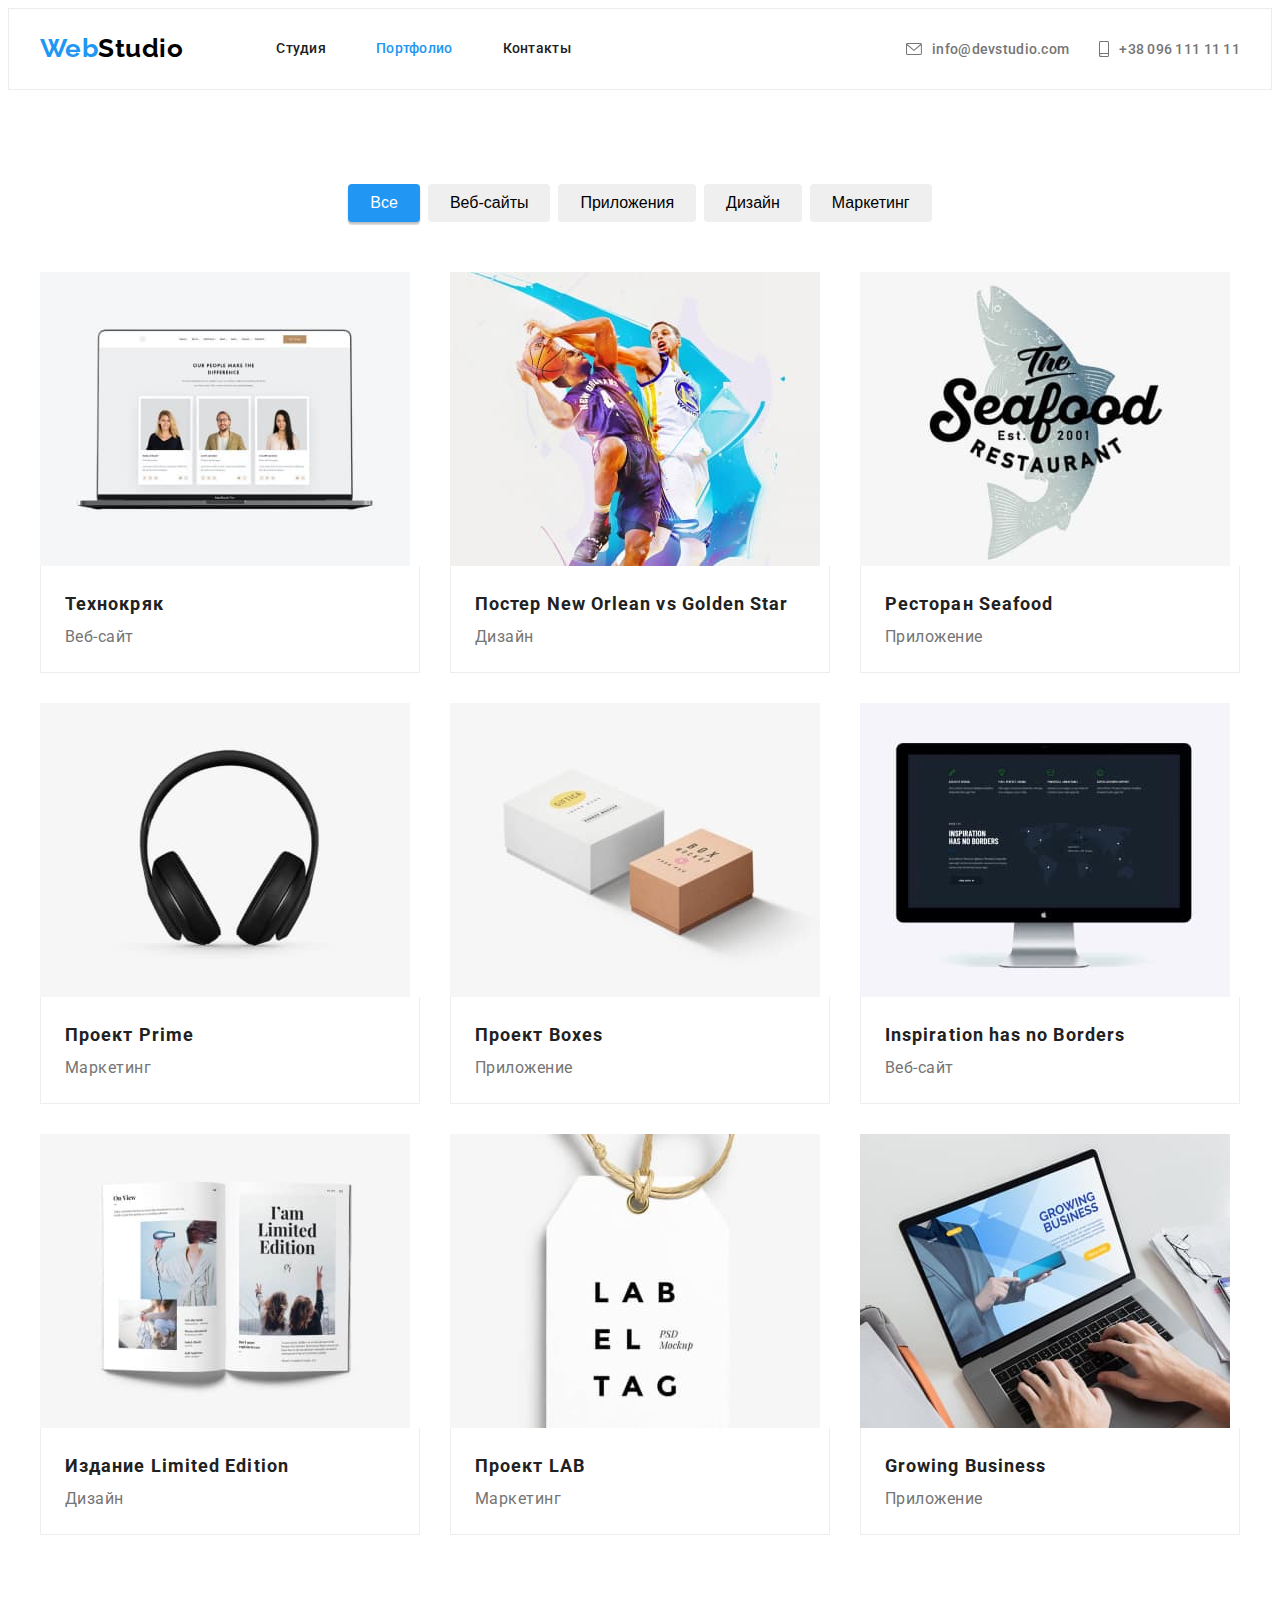
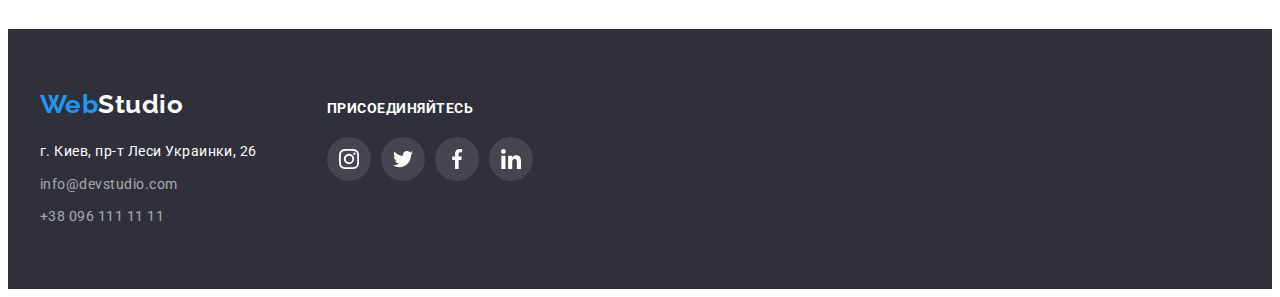
==== portfolio.html @ cefcf04e "add files" ====
<!DOCTYPE html>
<html lang="ru">

<head>
    <meta charset="UTF-8">
    <meta http-equiv="X-UA-Compatible" content="IE=edge">
    <meta name="viewport" content="width=device-width, initial-scale=1.0">
    <title>Portfolio</title>
    <link rel="preconnect" href="https://fonts.googleapis.com">
    <link rel="preconnect" href="https://fonts.gstatic.com" crossorigin>
    <link
        href="https://fonts.googleapis.com/css2?family=Raleway:wght@700&family=Roboto:wght@400;500;700;900&display=swap"
        rel="stylesheet">
    <link rel="stylesheet" href="https://cdnjs.cloudflare.com/ajax/libs/modern-normalize/1.1.0/modern-normalize.min.css"
        integrity="sha512-wpPYUAdjBVSE4KJnH1VR1HeZfpl1ub8YT/NKx4PuQ5NmX2tKuGu6U/JRp5y+Y8XG2tV+wKQpNHVUX03MfMFn9Q=="
        crossorigin="anonymous" referrerpolicy="no-referrer" />
    <link rel="stylesheet" href="./css/styles.css">
</head>

<body>
    <!--Шапка сайта-->
    <header class="header">
        <div class="container">
            <nav class="nav">
                <a href="./index.html" class="header-logo logo"><span class="text-logo">Web</span>Studio </a>
                <ul class="nav-list list">
                    <li class="item"><a class="nav-link link" href="./index.html">Студия</a></li>
                    <li class="item"><a class="nav-link link current" href="./portfolio.html">Портфолио</a></li>
                    <li class="item"><a class="nav-link link" href="">Контакты</a></li>
                </ul>
            </nav>
            <ul class="contact-list list">
                <li class="item">
                    <a class="contact-link link" href="mailto:info@devstudio.com">
                        <svg class="icon-contact" width="16" height="12">
                            <use href="./images/symbol-defs.svg#mail-icon"></use>
                        </svg>
                        info@devstudio.com
                    </a>
                </li>
                <li class="item">
                    <a class="contact-link link" href="tel:+380961111111">
                        <svg class="icon-contact" width="10" height="16">
                            <use href="./images/symbol-defs.svg#icon-smartphone"></use>
                        </svg>
                        +38 096 111 11 11
                    </a>
                </li>
            </ul>
        </div>
    </header>
    <!-- Основной контент-->
    <main>
        <h1 class="visually-hidden">Портфолио</h1>
        <section class="section">
            <div class="container">
                <ul class="list-btn list">
                    <li class="btn-item"><button class="btn-filter active" type="button">Все</button></li>
                    <li class="btn-item"><button class="btn-filter" type="button">Веб-сайты</button></li>
                    <li class="btn-item"><button class="btn-filter" type="button">Приложения</button></li>
                    <li class="btn-item"><button class="btn-filter" type="button">Дизайн</button></li>
                    <li class="btn-item"><button class="btn-filter" type="button">Маркетинг</button></li>
                </ul>
                <ul class="card-list list">
                    <li class="card-item">
                        <a href="#" class="card-link link">
                            <img class="img" src="./images/portfolio/img-1.jpg" alt="Ноутбук" width="370" height="240">
                            <div class="card-element">
                                <h3 class="card-title">Технокряк</h3>
                                <p class="card-text">Веб-сайт</p>
                            </div>
                        </a>
                    </li>
                    <li class="card-item">
                        <a href="#" class="card-link link">
                            <img class="img" src="./images/portfolio/img-2.jpg" alt="Баскетбол" width="370"
                                height="240">
                            <div class="card-element">
                                <h3 class="card-title">Постер New Orlean vs Golden Star</h3>
                                <p class="card-text">Дизайн</p>
                            </div>
                        </a>
                    </li>
                    <li class="card-item">
                        <a href="#" class="card-link link">
                            <img class="img" src="./images/portfolio/img-3.jpg" alt="Ресторан Seafood" width="370"
                                height="240">
                            <div class="card-element">
                                <h3 class="card-title">Ресторан Seafood</h3>
                                <p class="card-text">Приложение</p>
                            </div>
                        </a>
                    </li>
                    <li class="card-item">
                        <a href="#" class="card-link link">
                            <img class="img" src="./images/portfolio/img-4.jpg" alt="Наушники" width="370" height="240">
                            <div class="card-element">
                                <h3 class="card-title">Проект Prime</h3>
                                <p class="card-text">Маркетинг</p>
                            </div>
                        </a>
                    </li>
                    <li class="card-item">
                        <a href="#" class="card-link link">
                            <img class="img" src="./images/portfolio/img-5.jpg" alt="Коробочки" width="370"
                                height="240">
                            <div class="card-element">
                                <h3 class="card-title">Проект Boxes</h3>
                                <p class="card-text">Приложение</p>
                            </div>
                        </a>
                    </li>
                    <li class="card-item">
                        <a href="#" class="card-link link">
                            <img class="img" src="./images/portfolio/img-6.jpg" alt="Монитор" width="370" height="240">
                            <div class="card-element">
                                <h3 class="card-title">Inspiration has no Borders</h3>
                                <p class="card-text">Веб-сайт</p>
                            </div>
                        </a>
                    </li>
                    <li class="card-item">
                        <a href="#" class="card-link link">
                            <img class="img" src="./images/portfolio/img-7.jpg" alt="Журнал" width="370" height="240">
                            <div class="card-element">
                                <h3 class="card-title">Издание Limited Edition</h3>
                                <p class="card-text">Дизайн</p>
                            </div>
                        </a>
                    </li>
                    <li class="card-item">
                        <a href="#" class="card-link link">
                            <img class="img" src="./images/portfolio/img-8.jpg" alt="Бирочка" width="370" height="240">
                            <div class="card-element">
                                <h3 class="card-title">Проект LAB</h3>
                                <p class="card-text">Маркетинг</p>
                            </div>
                        </a>
                    </li>
                    <li class="card-item">
                        <a href="#" class="card-link link">
                            <img class="img" src="./images/portfolio/img-9.jpg" alt="Человек печатает на ноутбуке"
                                width="370" height="240">
                            <div class="card-element">
                                <h3 class="card-title">Growing Business</h3>
                                <p class="card-text">Приложение</p>
                            </div>
                        </a>
                    </li>
                </ul>
            </div>
        </section>
    </main>
    <!--Подвал сайта-->
    <footer class="footer">
        <div class="container">
            <div class="address">
                <a href="./index.html" class="footer-logo logo"><span class="text-logo">Web</span>Studio</a>
                <address>
                    <ul class="address-list list">
                        <li class="item">
                            <a href="https://www.google.com/maps/place/бул.+Леси+Украинки,+26,+Киев,+02000/@50.4265807,30.5361971,17z/data=!3m1!4b1!4m5!3m4!1s0x40d4cf0e033ecbe9:0x57a4dffefec77da0!8m2!3d50.4265807!4d30.5383858"
                                target="_blank" rel="noopener noreferrer" class="map-link">г.
                                Киев, пр-т Леси Украинки, 26</a>
                        </li>
                        <li class="item"><a href="mailto:info@devstudio.com" class="address-link">info@devstudio.com</a>
                        </li>
                        <li class="item"><a href="tel:+380961111111" class="address-link">+38 096 111 11 11</a></li>
                    </ul>
                </address>
            </div>
            <div class="connected">
                <h2 class="connected-title">Присоединяйтесь</h2>
                <ul class="social-list list">
                    <li class="social-item">
                        <a href="https://www.instagram.com/" class="connected-link" target="_blank">
                            <svg class="icon-social">
                                <use href="./images/symbol-defs.svg#icon-instagram"></use>
                            </svg>
                        </a>
                    </li>
                    <li class="social-item">
                        <a href="https://www.twitter.com" class="connected-link" target="_blank">
                            <svg class="icon-social">
                                <use href="./images/symbol-defs.svg#icon-twitter"></use>
                            </svg>
                        </a>
                    </li>
                    <li class="social-item">
                        <a href="https://www.facebook.com" class="connected-link" target="_blank">
                            <svg class="icon-social">
                                <use href="./images/symbol-defs.svg#icon-facebook"></use>
                            </svg>
                        </a>
                    </li>
                    <li class="social-item">
                        <a href="https://www.linkedin.com" class="connected-link" target="_blank">
                            <svg class="icon-social">
                                <use href="./images/symbol-defs.svg#icon-linkedin"></use>
                            </svg>
                        </a>
                    </li>
                </ul>
            </div>
        </div>
    </footer>
</body>

</html>
---- css/styles.css ----
:root {
  --accent-color: #2196f3;
  --primary-color-text: #212121;
  --secondary-color-text: #757575;
  --primary-logo-color: #000000;
  --main-color-title: #ffffff;
  --primary-bg-color: #f5f4fa;
  --secondary-bg-color: #2f303a;
  --primary-icon-color: #afb1b8;
  --accent-icon-color: #ffffff;
}

body {
  font-family: "Roboto", sans-serif;
  color: var(--primary-color-text);
  letter-spacing: 0.03em;
}

h1,
h2,
h3,
h4,
h5,
h6,
p,
ul {
  margin: 0;
  padding: 0;
}

.list {
  list-style: none;
}

.link {
  display: block;
  text-decoration: none;
}

.btn {
  cursor: pointer;
  border: none;
  color: var(--main-color-title);
}

.title {
  font-weight: 700;
  font-size: 36px;
  line-height: 1.16;
  text-align: center;
  letter-spacing: 0.03em;
}

.container {
  width: 1200px;
  padding-left: 15px;
  padding-right: 15px;
  margin: 0 auto;
}

.img {
  display: block;
  max-width: 100%;
  height: auto;
}
.section {
  padding-top: 94px;
  padding-bottom: 94px;
}

.visually-hidden {
  position: absolute;
  clip: rect(0 0 0 0);
  width: 1px;
  height: 1px;
  margin: -1px;
}
/* ----------------------------------------------HEADER----------------------------------------- */
.header {
  border: 1px solid #ececec;
}

.header .container {
  display: flex;
}

.header-logo {
  color: var(--primary-logo-color);
}

.logo {
  padding-top: 24px;
  padding-bottom: 25px;

  font-family: Raleway;
  font-weight: 700;
  font-size: 26px;
  line-height: 1.19;
  text-decoration: none;
}

.nav {
  display: flex;
}

.nav-list {
  display: flex;
  margin-left: 93px;
}

.nav-list .item + .item {
  margin-left: 50px;
}

.nav-link {
  display: block;
  padding-top: 32px;
  padding-bottom: 32px;

  text-decoration: none;
  font-weight: 500;
  font-size: 14px;
  line-height: 1.14;
  color: inherit;
  letter-spacing: 0.02em;
}

.text-logo,
.current,
.link:hover,
.link:focus,
.address-link:hover,
.address-link:focus {
  color: var(--accent-color);
}

.contact-list {
  display: flex;
  margin-left: auto;
}

.contact-link {
  display: flex;
  align-items: center;
  padding-top: 32px;
  padding-bottom: 32px;

  font-weight: 500;
  font-size: 14px;
  line-height: 16px;
  letter-spacing: 0.02em;
  color: var(--secondary-color-text);
}

.contact-list .item + .item {
  margin-left: 30px;
}

.icon-contact {
  fill: var(--secondary-color-text);
  margin-right: 10px;
}

.contact-link:hover .icon-contact,
.contact-link:focus .icon-contact {
  fill: var(--accent-color);
}
/* ----------------------------------------------HERO----------------------------------------- */

.hero {
  padding-top: 200px;
  padding-bottom: 200px;
  max-width: 1600px;
  margin: 0 auto;

  background-image: linear-gradient(
      rgba(47, 48, 58, 0.4),
      rgba(47, 48, 58, 0.4)
    ),
    url(../images/bg-hero.jpg);
  background-color: #2f303a;
}

.hero .container {
  display: flex;
  flex-direction: column;
  align-items: center;
}

.hero-title {
  max-width: 696px;
  margin-bottom: 30px;

  font-weight: 900;
  font-size: 44px;
  line-height: 1.36;
  text-align: center;
  letter-spacing: 0.06em;
  text-transform: uppercase;
  color: var(--main-color-title);
}

.hero-btn {
  padding: 10px 32px;

  font-style: normal;
  font-weight: bold;
  font-size: 16px;
  line-height: 1.87;
  letter-spacing: 0.06em;
  border-radius: 4px;
  background: var(--accent-color);
}
.hero-btn:hover {
  background-color: #188ce8;
}

/* ----------------------------------------------ADVANTAGE----------------------------------------- */
.advantage-list {
  display: flex;
  margin-left: -30px;
  margin-top: -30px;
}

.advantage-item {
  flex-basis: calc(100% / 4 - 30px);
  margin-left: 30px;
  margin-top: 30px;
}

.icon-block {
  display: flex;
  align-items: center;
  justify-content: center;
  width: 270px;
  height: 120px;
  margin-bottom: 30px;

  background-color: #eee;
  border-radius: 4px;
}

/* .advantage-item::before {
  content: "";
  display: block;
  height: 120px;
  margin-bottom: 40px;
  border-radius: 4px;

  background-color: var(--primary-bg-color);
  background-repeat: no-repeat;
  background-position: center;
}

.icon-antenna::before {
  background-image: url(../images/icons/antenna.svg);
}
.icon-clock::before {
  background-image: url(../images/icons/clock.svg);
}
.icon-diagram::before {
  background-image: url(../images/icons/diagram.svg);
}
.icon-astronaut::before {
  background-image: url(../images/icons/astronaut.svg);
} */

.advantage-title {
  margin-bottom: 10px;

  font-weight: 700;
  font-size: 14px;
  line-height: 1.14;
  text-transform: uppercase;
}

.advantage-text {
  font-size: 14px;
  line-height: 1.71;
  color: var(--secondary-color-text);
}

/* ----------------------------------------------WORK----------------------------------------- */
.work {
  padding-bottom: 94px;
}
.work-title {
  margin-bottom: 50px;
}

.work-list {
  display: flex;
}

.work-item:not(:last-child) {
  margin-right: 30px;
}

/* ----------------------------------------------TEAM----------------------------------------- */
.team {
  background-color: #f5f4fa;
}

.team .title {
  margin-bottom: 50px;
}

.team-list {
  display: flex;
}

.person-item {
  background-color: var(--main-color-title);
  box-shadow: 0px 1px 3px rgba(0, 0, 0, 0.12), 0px 1px 1px rgba(0, 0, 0, 0.14),
    0px 2px 1px rgba(0, 0, 0, 0.2);
  border-radius: 0px 0px 4px 4px;
}

.person-item:not(:last-child) {
  margin-right: 30px;
}

.person-block {
  display: flex;
  max-width: 270px;
  height: 168px;
  flex-direction: column;
  align-items: center;
  justify-content: center;
}

.person-title {
  margin-bottom: 10px;

  font-weight: 500;
  font-size: 16px;
  line-height: 1.18;
}

.person-text {
  margin-bottom: 16px;

  font-size: 16px;
  line-height: 1.18;
  color: var(--secondary-color-text);
}

.social-list {
  display: flex;
  justify-content: center;
}

.social-item {
  width: 44px;
  height: 44px;
}

.social-item + .social-item {
  margin-left: 10px;
}

.social-link {
  width: 100%;
  height: 100%;
  display: flex;
  justify-content: center;
  align-items: center;
}

.icon-social {
  width: 20px;
  height: 20px;
  fill: var(--primary-icon-color);
}

.social-link:hover,
.social-link:focus {
  background-color: var(--accent-color);
  border-radius: 50%;
}

.social-link:hover .icon-social,
.social-link:focus .icon-social {
  fill: var(--accent-icon-color);
}

/* ----------------------------------------------CLIENTS----------------------------------------- */
.clients .title {
  margin-bottom: 50px;
}

.clients-list {
  display: flex;
  margin: -15px;
}

.clients-item {
  margin: 15px;
}

.clients-link {
  display: flex;
  align-items: center;
  justify-content: center;
  width: 170px;
  height: 94px;

  border: 1px solid #afb1b8;
  border-radius: 4px;
}

.clients-link:hover,
.clients-link:focus {
  border-color: var(--accent-color);
}

.icon-client {
  width: 106px;
  height: 60px;
  fill: var(--primary-icon-color);
}

.clients-link:hover .icon-client,
.clients-link:focus .icon-client {
  fill: var(--accent-color);
}

/* ---------------------------------------FOOTER----------------------------------------- */

.footer {
  padding-top: 60px;
  padding-bottom: 60px;

  background-color: var(--secondary-bg-color);
}

.footer .container {
  display: flex;
  align-items: baseline;
}

.footer-logo {
  display: block;
  padding: 0;
  margin-bottom: 20px;

  color: var(--main-color-title);
}

.address-list .item:not(:last-child) {
  margin-bottom: 9px;
}

.map-link {
  text-decoration: none;
  font-style: normal;
  font-size: 14px;
  line-height: 1.71;
  color: var(--main-color-title);
}

.address-link {
  text-decoration: none;
  font-style: normal;
  font-size: 14px;
  line-height: 1.71;
  color: rgba(255, 255, 255, 0.6);
}

.connected {
  width: 206px;
  margin-left: 70px;
}

.connected-title {
  margin-bottom: 20px;

  font-weight: 700;
  font-size: 14px;
  line-height: 1.14;
  text-transform: uppercase;
  color: var(--main-color-title);
}

.connected-link {
  width: 100%;
  height: 100%;
  display: flex;
  justify-content: center;
  align-items: center;

  border-radius: 50%;
  background-color: rgba(255, 255, 255, 0.1);
}

.connected .icon-social {
  width: 20px;
  height: 20px;
  fill: var(--accent-icon-color);
}

.connected-link:hover,
.connected-link:focus {
  background-color: var(--accent-color);
}

/* -----------------/////////////////////PORTFOLIO///////////////////--------------------- */

/* ----------------------------------PORTFOLIO-HEADER----------------------------------------- */

.list-btn {
  display: flex;
  justify-content: center;
  margin-bottom: 50px;
}
.list-btn .btn-item + .btn-item {
  margin-left: 8px;
}

.btn-filter:hover,
.btn-filter:focus,
.active {
  background: var(--accent-color);
  color: var(--main-color-title);

  box-shadow: 0px 3px 1px rgba(0, 0, 0, 0.1), 0px 1px 2px rgba(0, 0, 0, 0.08),
    0px 2px 2px rgba(0, 0, 0, 0.12);
}

.btn-filter {
  padding: 6px 22px;

  cursor: pointer;
  font-weight: 500;
  font-size: 16px;
  line-height: 1.62;
  text-align: center;
  border-radius: 4px;
  border: none;
}

/* ---------------------------------------PORTFOLIO-MAIN----------------------------------------- */

.card-list {
  display: flex;
  flex-wrap: wrap;
  margin-bottom: -30px;
  margin-right: -30px;
}

.card-item {
  flex-basis: calc(100% / 3 - 30px);
  margin-right: 30px;
  margin-bottom: 30px;
}

.card-link:hover,
.card-link:focus {
  box-shadow: 0px 1px 1px rgba(0, 0, 0, 0.12), 0px 4px 4px rgba(0, 0, 0, 0.06),
    1px 4px 6px rgba(0, 0, 0, 0.16);
}

/* .card-item:nth-child(3n) {
  margin-right: 0;
} */

/* .card-item:nth-last-child(-n + 3) {
  margin-bottom: 0;
} */

.card-element {
  padding: 20px 24px;

  border: 1px solid #eeeeee;
  border-top: none;
}

.card-title {
  font-weight: 700;
  font-size: 18px;
  line-height: 2;
  letter-spacing: 0.06em;
  color: var(--primary-color-text);
}

.card-text {
  font-size: 16px;
  line-height: 1.87;
  color: var(--secondary-color-text);
}
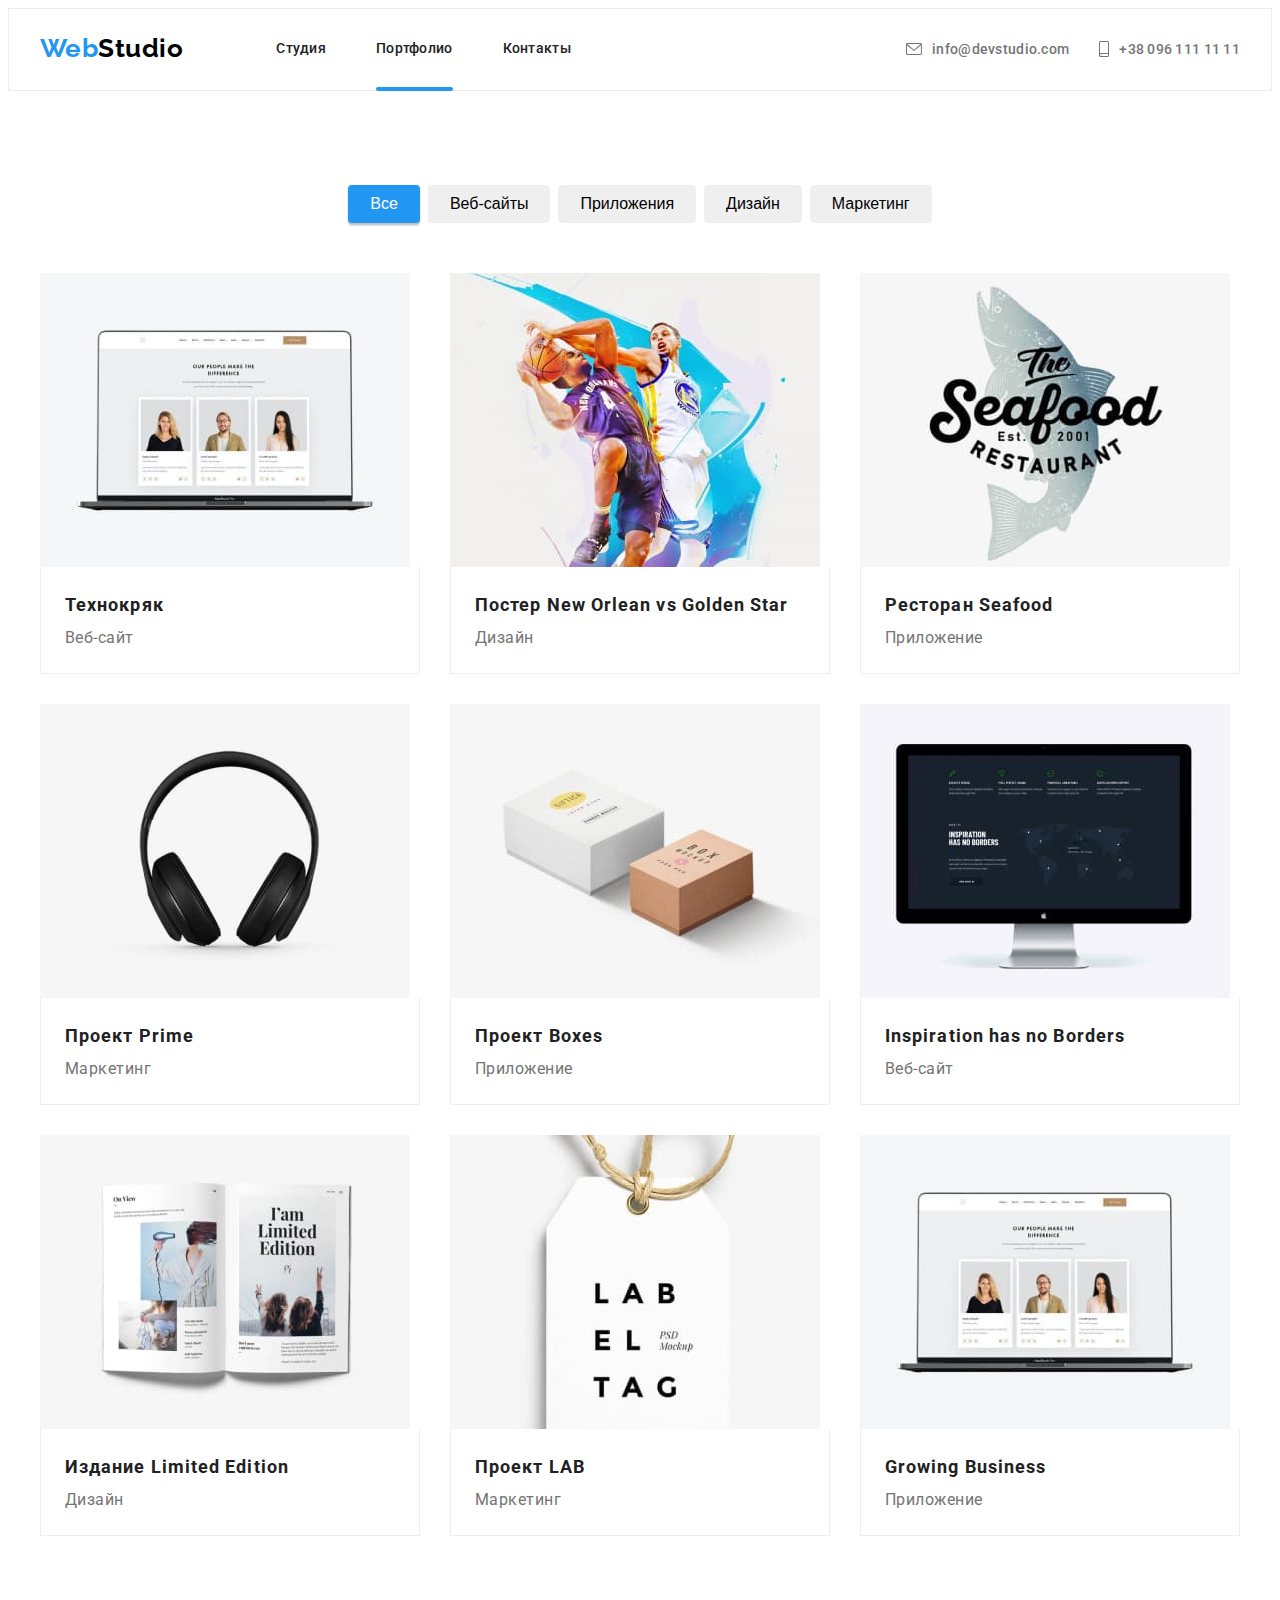
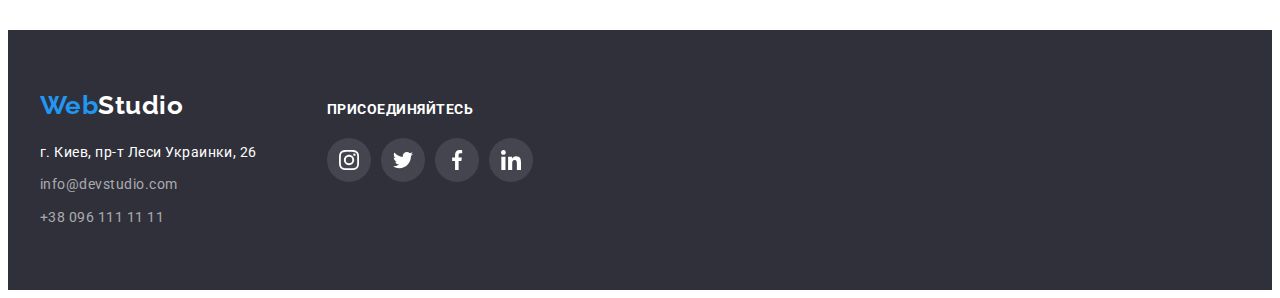
==== commit 26b3036b: "add animations and hover effect" ====
--- a/portfolio.html
+++ b/portfolio.html
@@ -64,7 +64,16 @@
                 <ul class="card-list list">
                     <li class="card-item">
                         <a href="#" class="card-link link">
-                            <img class="img" src="./images/portfolio/img-1.jpg" alt="Ноутбук" width="370" height="240">
+                            <div class="card-block-img">
+                                <img class="img" src="./images/portfolio/img-1.jpg" alt="Ноутбук" width="370"
+                                    height="240">
+                                <div class="card-overlay">
+                                    <p class="card-overlay-text">Технокряк это современная площадка распространения
+                                        коронавируса. Компании
+                                        используют эту платформу для цифрового
+                                        шпионажа и атак на защищённые сервера конкурентов.</p>
+                                </div>
+                            </div>
                             <div class="card-element">
                                 <h3 class="card-title">Технокряк</h3>
                                 <p class="card-text">Веб-сайт</p>
@@ -73,8 +82,16 @@
                     </li>
                     <li class="card-item">
                         <a href="#" class="card-link link">
-                            <img class="img" src="./images/portfolio/img-2.jpg" alt="Баскетбол" width="370"
-                                height="240">
+                            <div class="card-block-img">
+                                <img class="img" src="./images/portfolio/img-2.jpg" alt="Ноутбук" width="370"
+                                    height="240">
+                                <div class="card-overlay">
+                                    <p class="card-overlay-text">Технокряк это современная площадка распространения
+                                        коронавируса. Компании
+                                        используют эту платформу для цифрового
+                                        шпионажа и атак на защищённые сервера конкурентов.</p>
+                                </div>
+                            </div>
                             <div class="card-element">
                                 <h3 class="card-title">Постер New Orlean vs Golden Star</h3>
                                 <p class="card-text">Дизайн</p>
@@ -83,8 +100,16 @@
                     </li>
                     <li class="card-item">
                         <a href="#" class="card-link link">
-                            <img class="img" src="./images/portfolio/img-3.jpg" alt="Ресторан Seafood" width="370"
-                                height="240">
+                            <div class="card-block-img">
+                                <img class="img" src="./images/portfolio/img-3.jpg" alt="Ноутбук" width="370"
+                                    height="240">
+                                <div class="card-overlay">
+                                    <p class="card-overlay-text">Технокряк это современная площадка распространения
+                                        коронавируса. Компании
+                                        используют эту платформу для цифрового
+                                        шпионажа и атак на защищённые сервера конкурентов.</p>
+                                </div>
+                            </div>
                             <div class="card-element">
                                 <h3 class="card-title">Ресторан Seafood</h3>
                                 <p class="card-text">Приложение</p>
@@ -93,7 +118,16 @@
                     </li>
                     <li class="card-item">
                         <a href="#" class="card-link link">
-                            <img class="img" src="./images/portfolio/img-4.jpg" alt="Наушники" width="370" height="240">
+                            <div class="card-block-img">
+                                <img class="img" src="./images/portfolio/img-4.jpg" alt="Ноутбук" width="370"
+                                    height="240">
+                                <div class="card-overlay">
+                                    <p class="card-overlay-text">Технокряк это современная площадка распространения
+                                        коронавируса. Компании
+                                        используют эту платформу для цифрового
+                                        шпионажа и атак на защищённые сервера конкурентов.</p>
+                                </div>
+                            </div>
                             <div class="card-element">
                                 <h3 class="card-title">Проект Prime</h3>
                                 <p class="card-text">Маркетинг</p>
@@ -102,8 +136,16 @@
                     </li>
                     <li class="card-item">
                         <a href="#" class="card-link link">
-                            <img class="img" src="./images/portfolio/img-5.jpg" alt="Коробочки" width="370"
-                                height="240">
+                            <div class="card-block-img">
+                                <img class="img" src="./images/portfolio/img-5.jpg" alt="Ноутбук" width="370"
+                                    height="240">
+                                <div class="card-overlay">
+                                    <p class="card-overlay-text">Технокряк это современная площадка распространения
+                                        коронавируса. Компании
+                                        используют эту платформу для цифрового
+                                        шпионажа и атак на защищённые сервера конкурентов.</p>
+                                </div>
+                            </div>
                             <div class="card-element">
                                 <h3 class="card-title">Проект Boxes</h3>
                                 <p class="card-text">Приложение</p>
@@ -112,7 +154,16 @@
                     </li>
                     <li class="card-item">
                         <a href="#" class="card-link link">
-                            <img class="img" src="./images/portfolio/img-6.jpg" alt="Монитор" width="370" height="240">
+                            <div class="card-block-img">
+                                <img class="img" src="./images/portfolio/img-6.jpg" alt="Ноутбук" width="370"
+                                    height="240">
+                                <div class="card-overlay">
+                                    <p class="card-overlay-text">Технокряк это современная площадка распространения
+                                        коронавируса. Компании
+                                        используют эту платформу для цифрового
+                                        шпионажа и атак на защищённые сервера конкурентов.</p>
+                                </div>
+                            </div>
                             <div class="card-element">
                                 <h3 class="card-title">Inspiration has no Borders</h3>
                                 <p class="card-text">Веб-сайт</p>
@@ -121,7 +172,16 @@
                     </li>
                     <li class="card-item">
                         <a href="#" class="card-link link">
-                            <img class="img" src="./images/portfolio/img-7.jpg" alt="Журнал" width="370" height="240">
+                            <div class="card-block-img">
+                                <img class="img" src="./images/portfolio/img-7.jpg" alt="Ноутбук" width="370"
+                                    height="240">
+                                <div class="card-overlay">
+                                    <p class="card-overlay-text">Технокряк это современная площадка распространения
+                                        коронавируса. Компании
+                                        используют эту платформу для цифрового
+                                        шпионажа и атак на защищённые сервера конкурентов.</p>
+                                </div>
+                            </div>
                             <div class="card-element">
                                 <h3 class="card-title">Издание Limited Edition</h3>
                                 <p class="card-text">Дизайн</p>
@@ -130,7 +190,16 @@
                     </li>
                     <li class="card-item">
                         <a href="#" class="card-link link">
-                            <img class="img" src="./images/portfolio/img-8.jpg" alt="Бирочка" width="370" height="240">
+                            <div class="card-block-img">
+                                <img class="img" src="./images/portfolio/img-8.jpg" alt="Ноутбук" width="370"
+                                    height="240">
+                                <div class="card-overlay">
+                                    <p class="card-overlay-text">Технокряк это современная площадка распространения
+                                        коронавируса. Компании
+                                        используют эту платформу для цифрового
+                                        шпионажа и атак на защищённые сервера конкурентов.</p>
+                                </div>
+                            </div>
                             <div class="card-element">
                                 <h3 class="card-title">Проект LAB</h3>
                                 <p class="card-text">Маркетинг</p>
@@ -139,8 +208,16 @@
                     </li>
                     <li class="card-item">
                         <a href="#" class="card-link link">
-                            <img class="img" src="./images/portfolio/img-9.jpg" alt="Человек печатает на ноутбуке"
-                                width="370" height="240">
+                            <div class="card-block-img">
+                                <img class="img" src="./images/portfolio/img-1.jpg" alt="Ноутбук" width="370"
+                                    height="240">
+                                <div class="card-overlay">
+                                    <p class="card-overlay-text">Технокряк это современная площадка распространения
+                                        коронавируса. Компании
+                                        используют эту платформу для цифрового
+                                        шпионажа и атак на защищённые сервера конкурентов.</p>
+                                </div>
+                            </div>
                             <div class="card-element">
                                 <h3 class="card-title">Growing Business</h3>
                                 <p class="card-text">Приложение</p>
--- a/css/styles.css
+++ b/css/styles.css
@@ -11,7 +11,7 @@
 }
 
 body {
-  font-family: "Roboto", sans-serif;
+  font-family: 'Roboto', sans-serif;
   color: var(--primary-color-text);
   letter-spacing: 0.03em;
 }
@@ -63,67 +63,6 @@
   max-width: 100%;
   height: auto;
 }
-.section {
-  padding-top: 94px;
-  padding-bottom: 94px;
-}
-
-.visually-hidden {
-  position: absolute;
-  clip: rect(0 0 0 0);
-  width: 1px;
-  height: 1px;
-  margin: -1px;
-}
-/* ----------------------------------------------HEADER----------------------------------------- */
-.header {
-  border: 1px solid #ececec;
-}
-
-.header .container {
-  display: flex;
-}
-
-.header-logo {
-  color: var(--primary-logo-color);
-}
-
-.logo {
-  padding-top: 24px;
-  padding-bottom: 25px;
-
-  font-family: Raleway;
-  font-weight: 700;
-  font-size: 26px;
-  line-height: 1.19;
-  text-decoration: none;
-}
-
-.nav {
-  display: flex;
-}
-
-.nav-list {
-  display: flex;
-  margin-left: 93px;
-}
-
-.nav-list .item + .item {
-  margin-left: 50px;
-}
-
-.nav-link {
-  display: block;
-  padding-top: 32px;
-  padding-bottom: 32px;
-
-  text-decoration: none;
-  font-weight: 500;
-  font-size: 14px;
-  line-height: 1.14;
-  color: inherit;
-  letter-spacing: 0.02em;
-}
 
 .text-logo,
 .current,
@@ -134,6 +73,90 @@
   color: var(--accent-color);
 }
 
+.section {
+  padding-top: 94px;
+  padding-bottom: 94px;
+}
+
+.visually-hidden {
+  position: absolute;
+  clip: rect(0 0 0 0);
+  width: 1px;
+  height: 1px;
+  margin: -1px;
+}
+
+.is-hidden {
+  visibility: hidden;
+  opacity: 0;
+  pointer-events: unset;
+}
+/* ----------------------------------------------HEADER----------------------------------------- */
+.header {
+  border: 1px solid #ececec;
+}
+
+.header .container {
+  display: flex;
+}
+
+.header-logo {
+  color: var(--primary-logo-color);
+}
+
+.logo {
+  padding-top: 24px;
+  padding-bottom: 25px;
+
+  font-family: Raleway;
+  font-weight: 700;
+  font-size: 26px;
+  line-height: 1.19;
+  text-decoration: none;
+}
+
+.nav {
+  display: flex;
+}
+
+.nav-list {
+  display: flex;
+  margin-left: 93px;
+}
+
+.nav-list .item + .item {
+  margin-left: 50px;
+}
+
+.nav-link {
+  position: relative;
+
+  display: flex;
+  flex-direction: column;
+  padding-top: 32px;
+  padding-bottom: 33px;
+
+  text-decoration: none;
+  font-weight: 500;
+  font-size: 14px;
+  line-height: 1.14;
+  color: inherit;
+  letter-spacing: 0.02em;
+
+  transition: color 250ms cubic-bezier(0.4, 0, 0.2, 1);
+}
+
+.current::after {
+  content: '';
+  position: absolute;
+  bottom: -1px;
+  width: 100%;
+  height: 4px;
+
+  background-color: var(--accent-color);
+  border-radius: 4px;
+}
+
 .contact-list {
   display: flex;
   margin-left: auto;
@@ -150,6 +173,8 @@
   line-height: 16px;
   letter-spacing: 0.02em;
   color: var(--secondary-color-text);
+
+  transition: color 250ms cubic-bezier(0.4, 0, 0.2, 1);
 }
 
 .contact-list .item + .item {
@@ -159,6 +184,8 @@
 .icon-contact {
   fill: var(--secondary-color-text);
   margin-right: 10px;
+
+  transition: fill 250ms cubic-bezier(0.4, 0, 0.2, 1);
 }
 
 .contact-link:hover .icon-contact,
@@ -173,10 +200,7 @@
   max-width: 1600px;
   margin: 0 auto;
 
-  background-image: linear-gradient(
-      rgba(47, 48, 58, 0.4),
-      rgba(47, 48, 58, 0.4)
-    ),
+  background-image: linear-gradient(rgba(47, 48, 58, 0.4), rgba(47, 48, 58, 0.4)),
     url(../images/bg-hero.jpg);
   background-color: #2f303a;
 }
@@ -210,9 +234,53 @@
   letter-spacing: 0.06em;
   border-radius: 4px;
   background: var(--accent-color);
-}
+
+  transition: background-color 250ms cubic-bezier(0.4, 0, 0.2, 1);
+}
+
 .hero-btn:hover {
   background-color: #188ce8;
+}
+
+.backdrop {
+  position: fixed;
+  z-index: 5;
+  top: 0;
+  left: 0;
+  width: 100%;
+  height: 100%;
+
+  background-color: rgba(0, 0, 0, 0.2);
+}
+
+.modal {
+  position: absolute;
+  top: 50%;
+  left: 50%;
+  transform: translate(-50%, -50%);
+  z-index: 5;
+  width: 528px;
+  height: 581px;
+
+  box-shadow: 0px 1px 3px rgba(0, 0, 0, 0.12), 0px 1px 1px rgba(0, 0, 0, 0.14),
+    0px 2px 1px rgba(0, 0, 0, 0.2);
+  border-radius: 4px;
+  background-color: #fff;
+}
+
+.modal-btn {
+  position: absolute;
+  top: 0;
+  right: 0;
+
+  width: 30px;
+  height: 30px;
+  margin: 8px 8px;
+
+  background: #ffffff;
+  border: 1px solid rgba(0, 0, 0, 0.1);
+  box-sizing: border-box;
+  border-radius: 50%;
 }
 
 /* ----------------------------------------------ADVANTAGE----------------------------------------- */
@@ -296,6 +364,31 @@
   margin-right: 30px;
 }
 
+.work-block-img {
+  position: relative;
+}
+
+.work-block {
+  position: absolute;
+  bottom: 0;
+  right: 0;
+
+  display: flex;
+  justify-content: center;
+  align-items: center;
+  width: 100%;
+  height: 70px;
+
+  background-color: rgba(47, 48, 58, 0.8);
+  color: var(--main-color-title);
+}
+
+.work-block-title {
+  font-weight: 700;
+  font-size: 14px;
+  line-height: 1.14;
+  text-transform: uppercase;
+}
 /* ----------------------------------------------TEAM----------------------------------------- */
 .team {
   background-color: #f5f4fa;
@@ -350,33 +443,32 @@
   justify-content: center;
 }
 
-.social-item {
+.social-item + .social-item {
+  margin-left: 10px;
+}
+
+.social-link {
   width: 44px;
   height: 44px;
-}
-
-.social-item + .social-item {
-  margin-left: 10px;
-}
-
-.social-link {
-  width: 100%;
-  height: 100%;
   display: flex;
   justify-content: center;
   align-items: center;
+  border-radius: 50%;
+
+  transition: background-color 250ms cubic-bezier(0.4, 0, 0.2, 1);
 }
 
 .icon-social {
   width: 20px;
   height: 20px;
   fill: var(--primary-icon-color);
+
+  transition: fill 250ms cubic-bezier(0.4, 0, 0.2, 1);
 }
 
 .social-link:hover,
 .social-link:focus {
   background-color: var(--accent-color);
-  border-radius: 50%;
 }
 
 .social-link:hover .icon-social,
@@ -407,6 +499,8 @@
 
   border: 1px solid #afb1b8;
   border-radius: 4px;
+
+  transition: border-color 250ms cubic-bezier(0.4, 0, 0.2, 1);
 }
 
 .clients-link:hover,
@@ -418,6 +512,8 @@
   width: 106px;
   height: 60px;
   fill: var(--primary-icon-color);
+
+  transition: fill 250ms cubic-bezier(0.4, 0, 0.2, 1);
 }
 
 .clients-link:hover .icon-client,
@@ -457,6 +553,12 @@
   font-size: 14px;
   line-height: 1.71;
   color: var(--main-color-title);
+
+  transition: color 250ms cubic-bezier(0.4, 0, 0.2, 1);
+}
+
+.map-link:hover {
+  color: var(--accent-color);
 }
 
 .address-link {
@@ -465,6 +567,8 @@
   font-size: 14px;
   line-height: 1.71;
   color: rgba(255, 255, 255, 0.6);
+
+  transition: color 250ms cubic-bezier(0.4, 0, 0.2, 1);
 }
 
 .connected {
@@ -483,14 +587,16 @@
 }
 
 .connected-link {
-  width: 100%;
-  height: 100%;
+  width: 44px;
+  height: 44px;
   display: flex;
   justify-content: center;
   align-items: center;
 
   border-radius: 50%;
   background-color: rgba(255, 255, 255, 0.1);
+
+  transition: background-color 250ms cubic-bezier(0.4, 0, 0.2, 1);
 }
 
 .connected .icon-social {
@@ -515,6 +621,12 @@
 }
 .list-btn .btn-item + .btn-item {
   margin-left: 8px;
+}
+
+.btn-filter,
+.active {
+  transition: background 250ms cubic-bezier(0.4, 0, 0.2, 1),
+    box-shadow 250ms cubic-bezier(0.4, 0, 0.2, 1), color 250ms cubic-bezier(0.4, 0, 0.2, 1);
 }
 
 .btn-filter:hover,
@@ -554,6 +666,10 @@
   margin-bottom: 30px;
 }
 
+.card-link {
+  transition: box-shadow 250ms cubic-bezier(0.4, 0, 0.2, 1);
+}
+
 .card-link:hover,
 .card-link:focus {
   box-shadow: 0px 1px 1px rgba(0, 0, 0, 0.12), 0px 4px 4px rgba(0, 0, 0, 0.06),
@@ -567,6 +683,37 @@
 /* .card-item:nth-last-child(-n + 3) {
   margin-bottom: 0;
 } */
+.card-block-img {
+  position: relative;
+  overflow: hidden;
+}
+
+.card-overlay {
+  position: absolute;
+  top: 0;
+  left: 0;
+  width: 100%;
+  height: 100%;
+
+  background: rgba(33, 150, 243, 0.9);
+
+  transform: translateY(100%);
+
+  transition: transform 250ms cubic-bezier(0.4, 0, 0.2, 1);
+}
+
+.card-link:hover .card-overlay,
+.card-link:focus .card-overlay {
+  transform: translateY(0);
+}
+
+.card-overlay-text {
+  padding: 63px 24px;
+
+  font-size: 18px;
+  line-height: 1.55;
+  color: var(--main-color-title);
+}
 
 .card-element {
   padding: 20px 24px;
